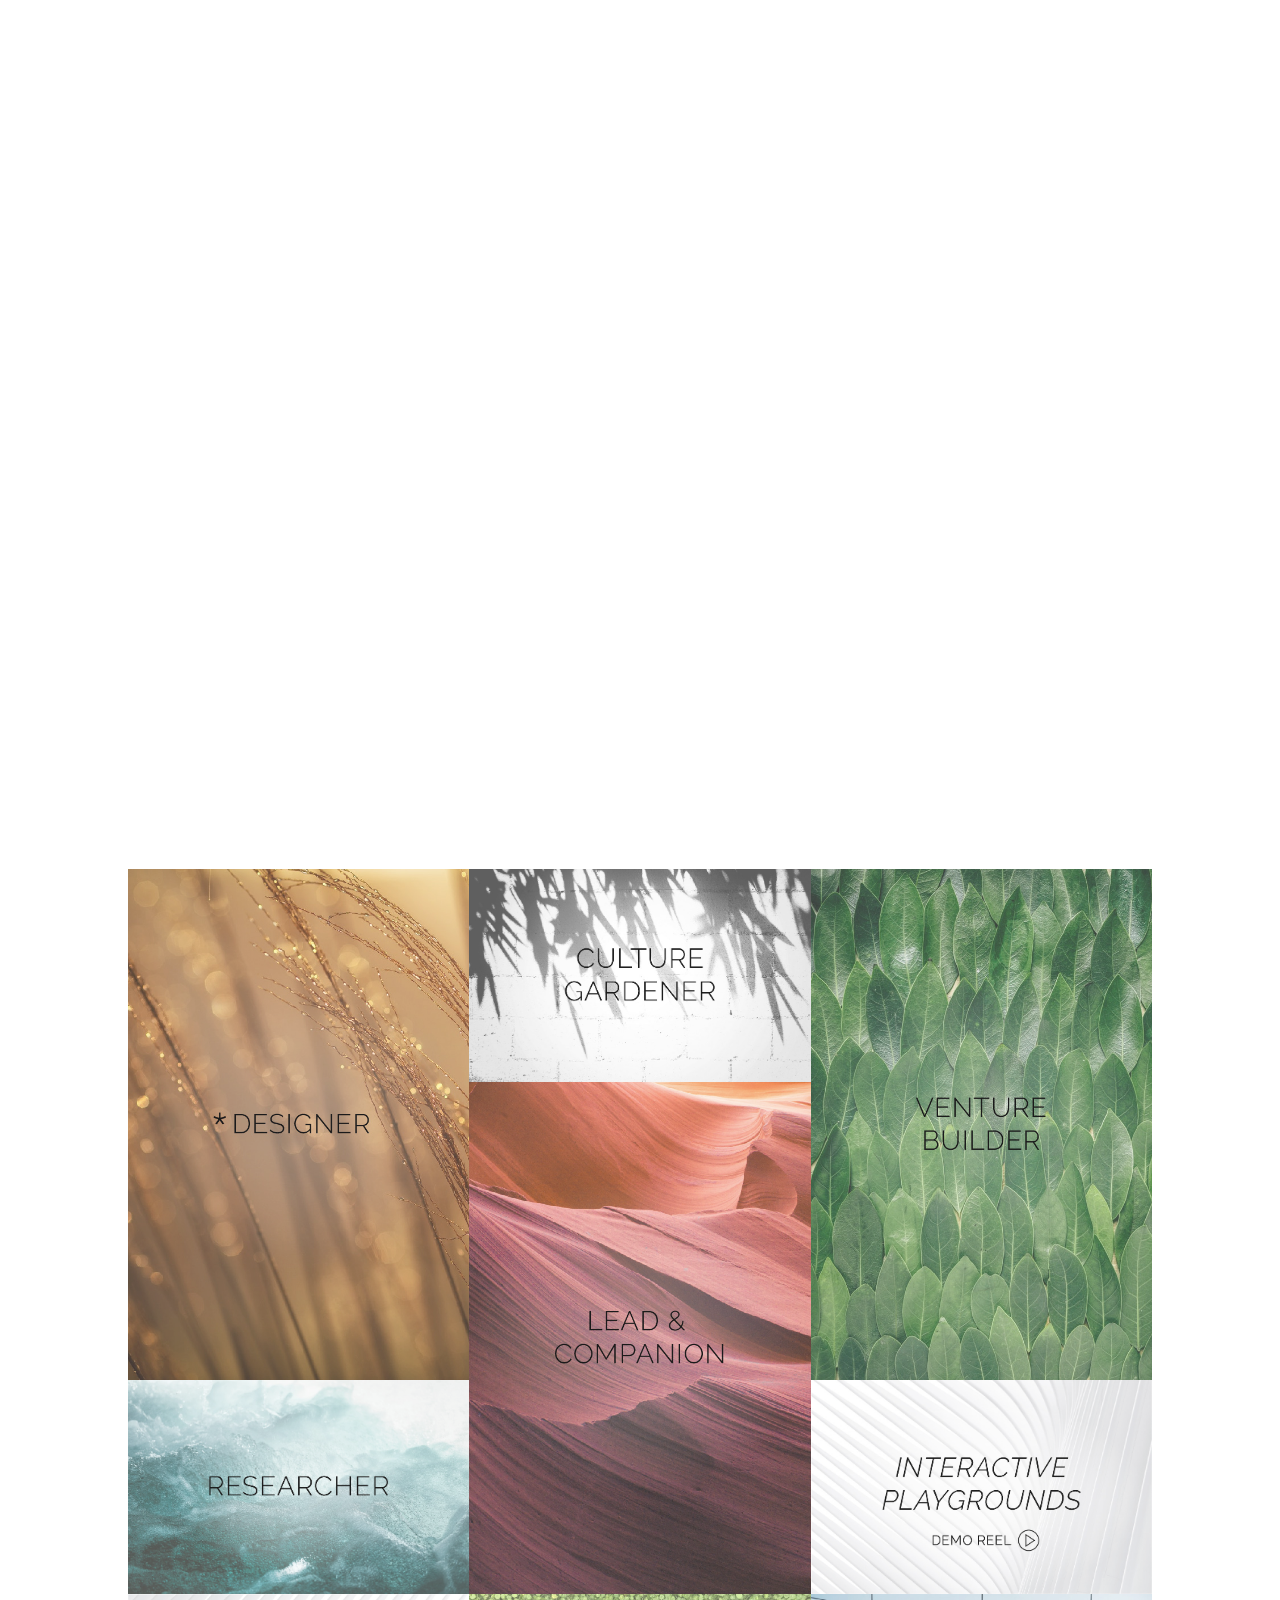
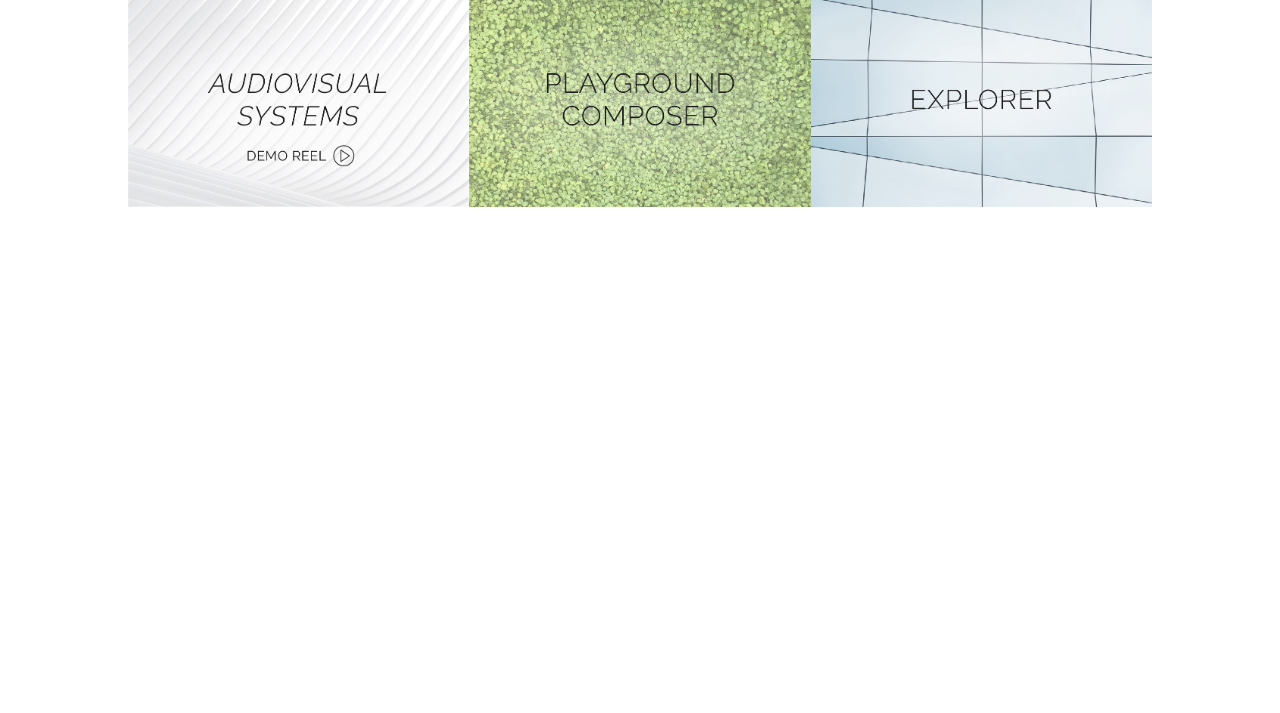
==== index.html @ 3ae49930 "Update index.html" ====
<!DOCTYPE html>
<html lang="en" class="no-js">


	<!-- Start Head -->
	<head>
	
	
	
		<!-- Start Meta -->
		<meta charset="utf-8">
		<meta name="viewport" content="width=device-width, initial-scale=1.0">
		<meta name="text" content="Marie Quien?">
		<meta name="author" content="Marie">
		<!-- End Meta -->
		
		
		<!--Title -->
		<title>Hello, I am Marie</title>
		<!--End Title --> 
		
		
		
		<!-- Icons -->
		
			<link rel="shortcut icon" href="favicon.ico">
			<link rel="icon" href="favicon.ico" type="image/x-icon">
			
		<!-- END Icon -->

		
		
		
		<!-- CSS Files -->
			
			<!-- Font Awesome Icons -->
			<link rel="stylesheet" href="css/font-awesome.min.css"/>
			
			<!-- Lightbox -->
			<link rel="stylesheet" href="css/lightbox.css" />
			
			<!-- Text Rotator -->
			<link rel="stylesheet" href="css/simpletextrotator.css" />
			
			<!-- ionicons Icons -->
			<link rel="stylesheet" href="css/ionicons.min.css" /> 

			<!-- Default Style -->
			<link rel="stylesheet" href="css/reset.css" />
			
			<!-- Uikit -->
			<link rel="stylesheet" href="css/uikit.min.css" />
			
			<!-- Bootstrap Framework -->
			<link rel="stylesheet" href="css/bootstrap.min.css" />
			
			<!-- Main Stylesheet -->
			<link rel="stylesheet" href="css/style.css" />
			
		<!-- End CSS Files -->
		
		
	

		<!-- Modernizr Plugin -->
			<script src="js/modernizr-custom.js"></script>
		<!-- END Modernizr Plugin -->
	
		
		<!--[if lt IE 9]>
		  <script src="https://cdnjs.cloudflare.com/ajax/libs/html5shiv/3.7.3/html5shiv.min.js"></script>
		  <script src="https://oss.maxcdn.com/respond/1.4.2/respond.min.js"></script>
		<![endif]-->
	
	
	</head>
	<!--End Head -->
	
	
	
	
	
	
	
	<!--Body Starts -->
	<body>
	
	
	
	

		<!-- Loading Screen -->
		<div id="loader-wrapper">
			
			<!-- Loading Image -->
			<div class="loader-img"><img src="" alt="" /></div>
			<!-- END Loading Image -->
			
			
			<!-- Loading Screen Split -->
			<div class="loader-section section-left"></div>
            <div class="loader-section section-right"></div>
			<!-- End Loading Screen Split -->
			
		</div> 
		<!-- End Loading Screen -->

	
		
		<!-- Main Container -->
		<div class="content-wrapper">
		
		
			
			<!-- All Sections -->
			<div class="sections">

			 
				
				
				<!-- Header -->
				<div id="header">
				
					<!-- Section Content -->
					<div class="section-content">
					
						
						
						<!-- Heading -->
						<div class="big-text-full" data-uk-scrollspy="{cls:'uk-animation-fade', delay:20}">
						
							<!-- Heading Image -->
							<div class="header-img multi-img col-md-12 t-left">
								

								<a href="img/marie1-800.jpg" data-lightbox="members"><img src="img/marie1-800.jpg" class="no-margin" alt="" /></a>
								
								<a href="img/marie2-800.jpg" data-lightbox="members"><img src="img/marie2-800.jpg" alt="" /></a>
								
								<a href="img/marie3-800.jpg" data-lightbox="members"><img src="img/marie3-800.jpg" alt="" /></a>
								
							</div>
							<!-- End Heading Image -->
							
							<!-- Title -->
							<h2 class="t-left f-large uppercase">Hello, I am <span class="italic">Marie </span>Experience Curator </br> and Transformer++ passionate about </br><span class="semibold rotate">creative leadership, team cultures, co-creation, human-ai partnership, responsbile innovation, media art, watersports</span></h2>
							
							<!-- Separator -->
							<div class="separator-small"></div>
							<!-- End Separator -->
							
							<!-- Description -->
							<h3 class="t-left f-medium normal uppercase">I help explore and shape our futures </br>with AI technology in a responsible and </br>humane manner</h3>

							
						</div>
						<!-- End Heading -->
						
						
						
					</div>
					<!-- End Section Content -->
					
				</div>
				<!-- End Header -->
				
				

				
				
				
				<!-- Portfolio -->
				<div id="portfolio">
					
					
					
					<!-- Section Content -->
					<div class="section-content">
					
					
					
					
						<!-- Portfolio Filters 
						<ul id="work" class="works-filter uk-subnav uppercase ultrabold">

							<li data-uk-filter="" data-uk-scrollspy="{cls:'uk-animation-fade', delay:20}"><a href="">All</a></li>
							
							<li data-uk-filter="filter-web" data-uk-scrollspy="{cls:'uk-animation-fade', delay:40}"><a href="">Web</a></li>
							
							<li data-uk-filter="filter-graphic" data-uk-scrollspy="{cls:'uk-animation-fade', delay:60}"><a href="">Graphic</a></li>

						</ul>
						End Portfolio Filters -->
				
				
				
				
				
						<!-- Work Previews -->
						<div data-uk-grid="{controls: '#work'}">
							


							
							<!-- Work -->
							<div class="work uk-width-small-1-1 uk-width-medium-1-3" data-uk-filter="filter-web">
						
						
								<!-- Work Image -->
								<img src="img/works/design.jpg" alt="" />
								<!-- End Work Image -->
								
								
								<!-- Hover Lightbox -->
								<a href="design.html" title="">
								
									<!-- Hover -->
									<div class="hover">

											
									</div>
									<!-- End Hover -->
								
								</a>
								<!-- End Hover Lightbox -->
								
							</div>
							<!-- End Work -->
							
							
							
							
							
							<!-- Work -->
							<div class="work uk-width-small-1-1 uk-width-medium-1-3" data-uk-filter="filter-web">
						
						
								<!-- Work Image -->
								<img src="img/works/culture.jpg" alt="" />
								<!-- End Work Image -->
								
								
								<!-- Hover Lightbox -->
								<a href="culture.html" title="">
								
									<!-- Hover -->
									<div class="hover">

											
									</div>
									<!-- End Hover -->
								
								</a>
								<!-- End Hover Lightbox -->
								
							</div>
							<!-- End Work -->
							
							
							
							
							
							<!-- Work -->
							<div class="work uk-width-small-1-1 uk-width-medium-1-3" data-uk-filter="filter-web">
						
						
								<!-- Work Image -->
								<img src="img/works/ventures.jpg" alt="" />
								<!-- End Work Image -->
								
								
								<!-- Hover Lightbox -->
								<a href="ventures.html" title="">
								
									<!-- Hover -->
									<div class="hover">

											
									</div>
									<!-- End Hover -->
								
								</a>
								<!-- End Hover Lightbox -->
								
							</div>
							<!-- End Work -->
							
							
							
							
							<!-- Work -->
							<div class="work uk-width-small-1-1 uk-width-medium-1-3" data-uk-filter="filter-web">
						
						
								<!-- Work Image -->
								<img src="img/works/research.jpg" alt="" />
								<!-- End Work Image -->
								
								
								<!-- Hover Lightbox -->
								<a href="research.html" title="">
								
									<!-- Hover -->
									<div class="hover">

											
									</div>
									<!-- End Hover -->
								
								</a>
								<!-- End Hover Lightbox -->
								
							</div>
							<!-- End Work -->
							
							
							
							
							<!-- Work -->
							<div class="work uk-width-small-1-1 uk-width-medium-1-3" data-uk-filter="filter-web">
						
						
								<!-- Work Image -->
								<img src="img/works/lead.jpg" alt="" />
								<!-- End Work Image -->
								
								
								<!-- Hover Lightbox -->
								<a href="lead.html" title="">
								
									<!-- Hover -->
									<div class="hover">

											
									</div>
									<!-- End Hover -->
								
								</a>
								<!-- End Hover Lightbox -->
								
							</div>
							<!-- End Work -->
							
							

							
							<!-- Work -->
							<div class="work uk-width-small-1-1 uk-width-medium-1-3" data-uk-filter="filter-graphic">
						
						
								<!-- Work Image -->
								<img src="img/works/reel-play.jpg" alt="" />
								<!-- End Work Image -->
								
								
								<!-- Hover Lightbox -->
								<a href="https://vimeo.com/291369519" data-uk-lightbox="{group:'works'}">
								
									<!-- Hover -->
									<div class="hover">
									
											<!-- Title -->
											<p class="dark f-medium normal uppercase"></p>
											
									</div>
									<!-- End Hover -->
								
								</a>
								<!-- End Hover Lightbox -->
								
							</div>
							<!-- End Work -->
							
							
							
							<!-- Work -->
							<div class="work uk-width-small-1-1 uk-width-medium-1-3" data-uk-filter="filter-graphic">
						
						
								<!-- Work Image -->
								<img src="img/works/reel-av.jpg" alt="" />
								<!-- End Work Image -->
								
								
								<!-- Hover Lightbox -->
								<a href="https://vimeo.com/293953697" data-uk-lightbox="{group:'works'}">
								
									<!-- Hover -->
									<div class="hover">
									
											
									</div>
									<!-- End Hover -->
								
								</a>
								<!-- End Hover Lightbox -->
								
							</div>
							<!-- End Work -->
							
							
							
							
							
							<!-- Work -->
							<div class="work uk-width-small-1-1 uk-width-medium-1-3" data-uk-filter="filter-web">
						
						
								<!-- Work Image -->
								<img src="img/works/playgrounds.jpg" alt="" />
								<!-- End Work Image -->
								
								
								<!-- Hover Lightbox -->
								<a href="playgrounds.html" title="">
								
									<!-- Hover -->
									<div class="hover">

											
									</div>
									<!-- End Hover -->
								
								</a>
								<!-- End Hover Lightbox -->
								
							</div>
							<!-- End Work -->
							
							
							
							
							
							<!-- Work -->
							<div class="work uk-width-small-1-1 uk-width-medium-1-3" data-uk-filter="filter-web">
						
						
								<!-- Work Image -->
								<img src="img/works/explore.jpg" alt="" />
								<!-- End Work Image -->
								
								
								<!-- Hover Lightbox -->
								<a href="explore.html" title="">
								
									<!-- Hover -->
									<div class="hover">

											
									</div>
									<!-- End Hover -->
								
								</a>
								<!-- End Hover Lightbox -->
								
							</div>
							<!-- End Work -->
							


							
						</div>
						<!-- End Work Previews -->
					
					</div>
					<!-- End Section Content -->
					
				</div>
				<!-- End Portfolio -->
				
				


				
				
				<!-- Footer -->
				<div id="footer">
				
					<!-- Section Content -->
					<div class="section-content">
					
					
					
						<!-- Row -->
						<div class="row">
						
							<!-- Column -->
							<div class="col-md-12" data-uk-scrollspy="{cls:'uk-animation-fade'}">
							
								<!-- Footer Logo -->
								<div class="footer-logo float-l">
								
									<!-- Image -->
									<a href="#home" data-uk-smooth-scroll><img src="img/bon-logo.png" alt="" /></a>
									<!-- End Image -->
									
								</div>
								<!-- End Footer Logo -->
								
							</div>
							<!-- End Column -->
							
						</div>
						<!-- End Row -->
						
						
						
						<!-- Row -->
						<div class="row" data-uk-scrollspy="{cls:'uk-animation-fade', delay:20}">
						
						
						
							<!-- Column -->
							<div class="col-md-12 t-left">
							
								<!-- Footer Social -->
								<ul class="footer-social">
									
									<!-- Links -->
									<li class="no-margin"><a href="https://www.linkedin.com/in/marie-schacht-b1b39345/" target="_blank"><i class="fa fa-linkedin dark" aria-hidden="true"></i></a></li>

																						
									<li><a href="http://www.pinterest.com/mariequien/" target="_blank"><i class="fa fa-pinterest dark" aria-hidden="true"></i></a></li>
									
									<li><a href="https://de.slideshare.net/mariequien" target="_blank"><i class="fa fa-paper-plane dark" aria-hidden="true"></i></a></li>
									
									<li><a href="http://vimeo.com/maries" target="_blank"><i class="fa fa-vimeo-square dark" aria-hidden="true"></i></a></li>

									<li><a href="http://vimeo.com/interactnaturally" target="_blank"><i class="fa fa-vimeo-square dark" aria-hidden="true"></i></a></li>

									<li><a href="http://www.meetup.com/members/99152262/" target="_blank"><i class="fa fa-comments dark" aria-hidden="true"></i></a></li>

									<li><a href="http://mariequien.tumblr.com/" target="_blank"><i class="fa fa-tumblr dark" aria-hidden="true"></i></a></li>
									<!-- End Links -->


								</ul>
								<!-- End Footer Social -->
								
								<!-- Separator -->
								<div class="separator-small"></div>
								<!-- End Separator -->
								
							</div>
							<!-- End Column -->
							
							
							
							<!-- Column -->
							<div class="col-md-12" data-uk-scrollspy="{cls:'uk-animation-fade', delay:40}">
							
								<!-- Footer Details -->
								<div class="footer-details t-left">
								
							
									<!-- Email -->
									<p class="dark f-small lato">Email: <a href="mailto:hi@mariequien.com">hi@mariequien.com</a></p>
									
									<!-- Address -->
									<p class="dark f-small lato">Home: Berlin, Germany</p>
									
									<!-- Address -->
									<p class="dark f-small lato">Currently living in London, UK</p>

								</div>
								<!-- End Footer Details -->
								
							</div>
							<!-- End Column -->
							
							
						</div>
						<!-- End Row -->
						
					</div>
					<!-- End Section Content -->
					
				</div>
				<!-- End Footer -->
				
				
				
				
				
				
			</div>
			<!-- End All Sections -->	

			
		</div>
		<!-- End Main Container -->	
		
		

		
		
		
		
		
		<!-- JavaSript Files -->
		
			<!-- Essential JS Files -->
			<script src="js/jquery-2.2.4.min.js"></script>
			
			<!-- Bootstrap -->
			<script src="js/bootstrap.min.js"></script>
			
			<!-- uikit -->
			<script src="js/uikit.min.js"></script>
			
			<!-- Custom Codes -->
			<script src="js/custom.js"></script>
			
			
			<!-- JS Plugins -->
				
 
				
				<!-- Mail Plugin -->
				<script src="js/subscribe.js"></script>
				
				<!-- Grid -->
				<script src="js/grid.min.js"></script>
				
				<!-- Lightbox -->
				<script src="js/lightbox-plus-jquery.min.js"></script>
				
				<!-- Lightbox Video -->
				<script src="js/lightbox.min.js"></script>
				
				<!-- Map -->
				<script src="js/jquery.mapit.js"></script>
				
				<!-- Text Rotator -->
				<script src="js/jquery.simple-text-rotator.min.js"></script>
				
				<!-- Contact -->
				<script src="js/contact.js"></script> 


				<script>
				
					$(".rotate").textrotator({
						  animation: "flipUp", // You can pick the way it animates when rotating through words. Options are dissolve (default), fade, flip, flipUp, flipCube, flipCubeUp and spin.
						  separator: ",", // If you don't want commas to be the separator, you can define a new separator (|, &, * etc.) by yourself using this field.
						  speed: 3000 // How many milliseconds until the next word show.
					});
					
				</script>	
				
		<!-- End JavaSript Files -->
		
		
		
		

	</body>
	<!-- End Body -->
	
</html>
---- css/simpletextrotator.css ----
.rotating {
  display: inline-block;
  -webkit-transform-style: preserve-3d;
  -moz-transform-style: preserve-3d;
  -ms-transform-style: preserve-3d;
  -o-transform-style: preserve-3d;
  transform-style: preserve-3d;
  -webkit-transform: rotateX(0) rotateY(0) rotateZ(0);
  -moz-transform: rotateX(0) rotateY(0) rotateZ(0);
  -ms-transform: rotateX(0) rotateY(0) rotateZ(0);
  -o-transform: rotateX(0) rotateY(0) rotateZ(0);
  transform: rotateX(0) rotateY(0) rotateZ(0);
  -webkit-transition: 0.5s;
  -moz-transition: 0.5s;
  -ms-transition: 0.5s;
  -o-transition: 0.5s;
  transition: 0.5s;
  -webkit-transform-origin-x: 50%;
}

.rotating.flip {
  position: relative;
}

.rotating .front, .rotating .back {
  left: 0;
  top: 0;
  -webkit-backface-visibility: hidden;
  -moz-backface-visibility: hidden;
  -ms-backface-visibility: hidden;
  -o-backface-visibility: hidden;
  backface-visibility: hidden;
}

.rotating .front {
  position: absolute;
  display: inline-block;
  -webkit-transform: translate3d(0,0,1px);
  -moz-transform: translate3d(0,0,1px);
  -ms-transform: translate3d(0,0,1px);
  -o-transform: translate3d(0,0,1px);
  transform: translate3d(0,0,1px);
}

.rotating.flip .front {
  z-index: 1;
}

.rotating .back {
  display: block;
  opacity: 0;
}

.rotating.spin {
  -webkit-transform: rotate(360deg) scale(0);
  -moz-transform: rotate(360deg) scale(0);
  -ms-transform: rotate(360deg) scale(0);
  -o-transform: rotate(360deg) scale(0);
  transform: rotate(360deg) scale(0);
}



.rotating.flip .back {
  z-index: 2;
  display: block;
  opacity: 1;
  
  -webkit-transform: rotateY(180deg) translate3d(0,0,0);
  -moz-transform: rotateY(180deg) translate3d(0,0,0);
  -ms-transform: rotateY(180deg) translate3d(0,0,0);
  -o-transform: rotateY(180deg) translate3d(0,0,0);
  transform: rotateY(180deg) translate3d(0,0,0);
}

.rotating.flip.up .back {
  -webkit-transform: rotateX(180deg) translate3d(0,0,0);
  -moz-transform: rotateX(180deg) translate3d(0,0,0);
  -ms-transform: rotateX(180deg) translate3d(0,0,0);
  -o-transform: rotateX(180deg) translate3d(0,0,0);
  transform: rotateX(180deg) translate3d(0,0,0);
}

.rotating.flip.cube .front {
  -webkit-transform: translate3d(0,0,100px) scale(0.9,0.9);
  -moz-transform: translate3d(0,0,100px) scale(0.85,0.85);
  -ms-transform: translate3d(0,0,100px) scale(0.85,0.85);
  -o-transform: translate3d(0,0,100px) scale(0.85,0.85);
  transform: translate3d(0,0,100px) scale(0.85,0.85);
}

.rotating.flip.cube .back {
  -webkit-transform: rotateY(180deg) translate3d(0,0,100px) scale(0.9,0.9);
  -moz-transform: rotateY(180deg) translate3d(0,0,100px) scale(0.85,0.85);
  -ms-transform: rotateY(180deg) translate3d(0,0,100px) scale(0.85,0.85);
  -o-transform: rotateY(180deg) translate3d(0,0,100px) scale(0.85,0.85);
  transform: rotateY(180deg) translate3d(0,0,100px) scale(0.85,0.85);
}

.rotating.flip.cube.up .back {
  -webkit-transform: rotateX(180deg) translate3d(0,0,100px) scale(0.9,0.9);
  -moz-transform: rotateX(180deg) translate3d(0,0,100px) scale(0.85,0.85);
  -ms-transform: rotateX(180deg) translate3d(0,0,100px) scale(0.85,0.85);
  -o-transform: rotateX(180deg) translate3d(0,0,100px) scale(0.85,0.85);
  transform: rotateX(180deg) translate3d(0,0,100px) scale(0.85,0.85);
}
---- css/style.css ----
@charset "utf-8";


/* ----------------------------------

Name: style.css
Author: Fourtabs
Website: https://www.fourtabs.com
Exclusively available here: https://themeforest.net/user/fourtabsthemes

------------------------------------- */







/*====================================================


	Table of Contents
	
	

		01. Generel Styles 

			+ Generate Google Fonts
			+ Essential Styles
			+ Buttons
			+ Floats
			+ Overlays
			+ Row Fix
			+ Section Styles
			+ Separators

		02. Typography

			+ Font Classes
			+ Font Positions
			+ Font Weight
			+ Font Transformation
			+ Font Colors
			+ Font Sizes


		03. Loading Screen

			+ Loader Logo
			+ Loader Animation
			+ After Loading

		04. Backgrounds

		05. Navigations

			+ General
			+ Bootstrap Fix
			+ Dropdown

		06. Homepage

			+ Homepage Headers
			+ Logo Styles

		07. Slider

		08. About

		09. Services

		10. Portfolio

		11. Pricing Table

		12. Blog
		
			+ Blog Post
			+ Blog Sidebar
			+ Comments

		13. Map

		14. Contact

		15. Footer
		
		16. Shop
			
			+ Cart
			+ Products

		16. Responsive
		
			Resolution Under 768px
			Resolution Under 530px
			Resolution Under 450px
			Resolution Under 400px
			Resolution Under 375px


	
====================================================*/







/*======================

	01. Generel Styles 

========================*/


/* Generate Google Fonts 
-------------------------*/



	
	/* Lato */
	@import url(https://fonts.googleapis.com/css?family=Lato:100,300,400,700,900);
	
	/* Raleway */
	@import url(https://fonts.googleapis.com/css?family=Raleway:800,700,600,400,300,200,100);
	
	/* Roborto */
	@import url(https://fonts.googleapis.com/css?family=Roboto:400,900);

	
	
	
/* Essential Styles
-------------------------*/




	*{
		margin: 0%;
		padding: 0%;
		
	}

	::selection {
		background-color: #ececec;
		color: #191919;
	}
	
	
	html, body {
		width:100%;
		padding:0;
		margin-left:0;
		margin-right:0;
		font-family: 'Raleway', sans-serif;
		-webkit-font-smoothing: antialiased;
		text-align: center;
		font-size: 1em;
	}

	body{
		overflow-x: hidden; 
	}
	
	
	.content-wrapper{
		margin: 0px auto;
		padding: 0px;
		-webkit-box-sizing: border-box;
		-moz-box-sizing: border-box;
		box-sizing: border-box;
		overflow: hidden;
		width: 100%;
		height: auto;
		text-align: center;
		float: none;
	}
	

	img {
	    -moz-user-select: none; 
	    -webkit-user-select: none;
	    -ms-user-select: none; 
	    user-select: none; 
	    -webkit-user-drag: none;
	    user-drag: none;
	}
	
	a{
		color: #191919;
		text-decoration:none;
		outline:none;

	}

	a:hover,
	a:active,
	a:focus
	{
		text-decoration:none;
		outline:none;
		color: #505050;
	
	}
	
	a i:hover,
	a i:active,
	a i:focus
	{
		text-decoration:none;
		outline:none;
		color: #505050;
	}

	

	h1, h2, h3, h4, h5, h6, .h1, .h2, .h3, .h4, .h5, .h6{
		font-family: 'Raleway', sans-serif;
		font-weight:100;
		margin-bottom: 0px;
	}

	p{
		margin:0 0 5px;
		font-family: 'Lato', sans-serif;
	}

	.clear{
		clear:both;
	}

	ol, ul{
		list-style:none;
		padding:0;
	}
	
	.no-line-height{
		line-height:0 !important;
	}

	.no-padding{
		padding:0 !important;
	}
	
	.no-padding-top{
		padding-top:0 !important;
	}
	
	.no-padding-bottom{
		padding-bottom:0 !important;
	}
	
	.auto-margin{
		margin: auto !important;
	}

	.no-margin{
		margin:0 !important;
	}
	
	.no-margin-top{
		margin-top:0 !important;
	}
	
	.no-margin-bottom{
		margin-bottom:0 !important;
	}
	
	.no-margin-left{
		margin-left:0 !important;
	}
	
	.no-margin-right{
		margin-right:0 !important;
	}
	
	.no-border{
		border: none !important;
		border-style: none !important;
	}
	
	iframe{
		width: 100%;
		height: 500px;
	}
	
	
	
	
/* Buttons
-------------------------*/




	.button{
		z-index: 0;
		background: #191919;
		cursor: pointer;
		color: #fff;
		display: block;
		width: 150px;
		height: 50px;
		line-height: 50px;
		margin-top: 20px;
		font-weight: 900;
		letter-spacing: 3px;
		font-family: 'Raleway', sans-serif;
		text-transform: uppercase;
		font-size: 11px;
		word-spacing: 1px;
		-webkit-transition: all 0.4s;
		-moz-transition: all 0.4s;
		transition: all 0.4s;
	}

	
	
	
/* Floats
-------------------------*/

	
	.float-l{
		float: left !important;
	}
	
	.float-r{
		float: right !important;
	}


	
	
/* Overlays
-------------------------*/



	
	.pattern-black:after,
	.pattern-white:after{
		content:'';
		width: 100%;
		height: 100%;
		top:0;
		left:0;
		position: absolute;
		z-index: -1;
	}
	
	.pattern-black:after{
		
		background: url(../img/pattern-1.png) repeat;
	}
	
	.pattern-white:after{
		
		background: url(../img/pattern-2.png) repeat;
	}
	



/* Row Fix
-------------------------*/

	
	.row:before, 
    .row:after {
        content:"";
        display: table ;
        clear:both;
    }
	

	
	
/* Section Styles

-------------------------*/

	
	.section-content{
		padding: 0px 10% 0px 10%;
		z-index: 9999;
	}
	
	
	.section-content-full{
		padding: 0px 0% 0px 0%;
		z-index: 9999;
	}
	
	
	.sections{
		width: 100%;
		z-index:1;
	}


	
	
	
	
/* Separators
----------------------------*/	


	
	.separator-small { 
		width: 40px;
		height: 1px;
		background: #505050 none repeat;
		margin-top: 20px;
		margin-bottom: 20px;
		-webkit-transition: all 0.4s;
		-moz-transition: all 0.4s;
		transition: all 0.4s;
	}
	
	.separator-small-right { 
		width: 100%;
		height: 1px;
		background: #e5e5e5 none repeat;
		margin-top: 20px;
		margin-bottom: 20px;
		float: right;
		-webkit-transition: all 0.4s;
		-moz-transition: all 0.4s;
		transition: all 0.4s;
	}
	
	.separator-center { 
		width: 40px;
		height: 1px;
		background: #505050 none repeat;
		margin: 20px auto;
		-webkit-transition: all 0.4s;
		-moz-transition: all 0.4s;
		transition: all 0.4s;
	}
	

	
	
	
/*======================

	02. Typography

========================*/




/* Font Classes
-------------------------*/




	.raleway{
		font-family: 'Raleway', sans-serif;
		
	}

	.lato{
		font-family: 'Lato', sans-serif;
	}
	
	.numbers{
		font-family: 'Roboto', sans-serif;
	}
	



/* Font Positions
-------------------------*/




	.t-left{
		text-align:left !important;
	}

	.t-center{
		text-align:center !important;
	}

	.t-right{
		text-align:right !important;
	}
	
	
	
	
/* Font Weight
-------------------------*/




	.ultrabold{
		font-weight: 900;
	}

	.extrabold{
		font-weight: 800;
	}

	.bold{
		font-weight: 700;
	}

	.semibold{
		font-weight: 600;
	}

	.normal{
		font-weight: 400;
	}
	
	.light{
		font-weight: 300;
	}

	.lighter{
		font-weight: 100;
	}
	
	
	
	
/* Font Transformation
-------------------------*/




	.italic{
		font-style: italic;
	}

	.uppercase{
		text-transform: uppercase;
	}
	
	.lowercase{
		text-transform: lowercase;
	}
	
	
	
	

/* Font Colors
-------------------------*/




	.dark{
		color: #191919;
	}

	.white{
		color: #e5e5e5;
	}

	.gray1{
		color: #777777;
	}

	.gray2{
		color: #505050;
	}

	.colored{
		color: #ffd700;
	}
	
	.red{
		color: red;
	}
	
	.green{
		color: green;
	}
	
	
	
	
	
/* Font Sizes
-------------------------*/

	.f-smaller{
		font-size: 11px;
		
	}
	
	.f-small{
		font-size: 13px;
		
	}
	
	.f-normal{
		font-size: 18px;
		
	}
	
	.f-semi-expanded{
		font-size: 1.5em;
		
	}
	
	.f-medium{
		font-size: 32px;
		
	}
	
	.f-expanded{
		font-size: 2.5em;
		
	}
	
	.f-big{
		font-size: 45px;
		
	}
	
	.f-large{
		font-size: 3.5em;
		
	}
	
	.f-extra-expanded{
		font-size: 6em;
		
	}
	
	
	
	
/*======================

	03. Loading Screen

========================*/	





	#loader-wrapper {
		position: fixed;
		top: 0;
		left: 0;
		width: 100%;
		height: 100%;
		z-index: 1000;
		overflow: hidden;
	}
	
	
	#loader {
		display: block;
		position: relative;
		left: 50%;
		top: 50%;
		width: 150px;
		height: 150px;
		margin: -75px 0 0 -75px;
		border-radius: 100%;
		border: 0px solid transparent;
		border-top-color: #fff;
		-webkit-animation: spin 2s linear infinite; /* Chrome, Opera 15+, Safari 5+ */
		animation: spin 2s linear infinite; /* Chrome, Firefox 16+, IE 10+, Opera */
		z-index: 1001;
		overflow: hidden;
	}
	
	
	
	
/* Loader Logo
-------------------------*/




	.loader-img img{
		display: block;
		position: absolute;
		left: 47.5%;
		bottom: 48%;
		width: 50px;
		height: auto;
		z-index: 1002;
	}
	
	
	
	
/* Loader Animation
-------------------------*/




    #loader:before {
        content: "";
        position: absolute;
        top: 5px;
        left: 5px;
        right: 5px;
        bottom: 5px;
        border-radius: 100%;
        border: 2px solid transparent;
        border-top-color: #fff;
		overflow: hidden;
        -webkit-animation: spin 3s linear infinite; /* Chrome, Opera 15+, Safari 5+ */
        animation: spin 3s linear infinite; /* Chrome, Firefox 16+, IE 10+, Opera */
    }

    #loader:after {
        content: "";
        position: absolute;
        top: 15px;
        left: 15px;
        right: 15px;
        bottom: 15px;
        border-radius: 100%;
        border: 0px solid transparent;
        border-top-color: #fff;
		overflow: hidden;
        -webkit-animation: spin 1.5s linear infinite; /* Chrome, Opera 15+, Safari 5+ */
        animation: spin 1.5s linear infinite; /* Chrome, Firefox 16+, IE 10+, Opera */
    }

    @-webkit-keyframes spin {
        0%   { 
            -webkit-transform: rotate(0deg);  /* Chrome, Opera 15+, Safari 3.1+ */
            -ms-transform: rotate(0deg);  /* IE 9 */
            transform: rotate(0deg);  /* Firefox 16+, IE 10+, Opera */
        }
        100% {
            -webkit-transform: rotate(360deg);  /* Chrome, Opera 15+, Safari 3.1+ */
            -ms-transform: rotate(360deg);  /* IE 9 */
            transform: rotate(360deg);  /* Firefox 16+, IE 10+, Opera */
        }
    }
    @keyframes spin {
        0%   { 
            -webkit-transform: rotate(0deg);  /* Chrome, Opera 15+, Safari 3.1+ */
            -ms-transform: rotate(0deg);  /* IE 9 */
            transform: rotate(0deg);  /* Firefox 16+, IE 10+, Opera */
        }
        100% {
            -webkit-transform: rotate(360deg);  /* Chrome, Opera 15+, Safari 3.1+ */
            -ms-transform: rotate(360deg);  /* IE 9 */
            transform: rotate(360deg);  /* Firefox 16+, IE 10+, Opera */
        }
    }

    #loader-wrapper .loader-section {
        position: fixed;
        top: 0;
        width: 50%;
        height: 100%;
		overflow: hidden;
		background-color: #fff;
		background: r#fff;
		color: rgba(0, 0, 0, 0.9);
        z-index: 1000;
        -webkit-transform: translateX(0);  /* Chrome, Opera 15+, Safari 3.1+ */
        -ms-transform: translateX(0);  /* IE 9 */
        transform: translateX(0);  /* Firefox 16+, IE 10+, Opera */
    }

    #loader-wrapper .loader-section.section-left {
        left: 0;
    }

    #loader-wrapper .loader-section.section-right {
        right: 0;
    }

	
	
	
/* After Loading
-------------------------*/




    .loaded #loader-wrapper .loader-section.section-left {
        -webkit-transform: translateX(-100%);  /* Chrome, Opera 15+, Safari 3.1+ */
        -ms-transform: translateX(-100%);  /* IE 9 */
        transform: translateX(-100%);  /* Firefox 16+, IE 10+, Opera */
        -webkit-transition: all 0.7s 0.3s cubic-bezier(0.645, 0.045, 0.355, 1.000);  
        transition: all 0.7s 0.3s cubic-bezier(0.645, 0.045, 0.355, 1.000);
    }

    .loaded #loader-wrapper .loader-section.section-right {
        -webkit-transform: translateX(100%);  /* Chrome, Opera 15+, Safari 3.1+ */
        -ms-transform: translateX(100%);  /* IE 9 */
        transform: translateX(100%);  /* Firefox 16+, IE 10+, Opera */
		-webkit-transition: all 0.7s 0.3s cubic-bezier(0.645, 0.045, 0.355, 1.000);  
        transition: all 0.7s 0.3s cubic-bezier(0.645, 0.045, 0.355, 1.000);
    }
    
    .loaded #loader {
        opacity: 0;
        -webkit-transition: all 0.3s ease-out;  
        transition: all 0.3s ease-out;
    }
    .loaded #loader-wrapper {
        visibility: hidden;
        -webkit-transform: translateY(-100%);  /* Chrome, Opera 15+, Safari 3.1+ */
        -ms-transform: translateY(-100%);  /* IE 9 */
        transform: translateY(-100%);  /* Firefox 16+, IE 10+, Opera */
        -webkit-transition: all 0.3s 1s ease-out;  
        transition: all 0.3s 1s ease-out;
    }
    
	
	

	
	
	

	
	
	
	
	
/*======================

	04. Backgrounds

========================*/




/* Solid Backgrounds
-------------------------*/




	.white-bg{
		background-color: #fff !important;
	}

	.gray-bg{
		background-color:#505050 !important;
	}

	.dark-bg{
		background-color: #191919 !important;
	}
	
	.colored-bg{
		background-color: #ffd700;
	}
	
	.solid-bg{
		background: #232121;
	}
	
	.solid-bg-light{
		background: #e9e8e8;
	}

	
	
/* Gradient Backgrounds
-------------------------*/


	#gradient,
	.gradient-bg{
		background:-moz-linear-gradient(17% 81% 67deg, #E4A4B8, #86FFF4 90%);
		background:-webkit-gradient(linear, 91% 91%, 20% 0%, from(#B869A4), to(#6DC7A5));
		width: 100%;
		background-size: cover;
		display: block;
		position: relative;
		overflow: hidden;
		background-repeat: no-repeat;
		background-attachment: fixed;
		background-position: center center;
		-webkit-background-size: cover;
		-moz-background-size: cover;
		-o-background-size: cover;
		z-index: 1;
	}
	
	
	
	
	
/* Video Backgrounds
-------------------------*/	
	
	#video{
		width: 100%;
		background-size: cover;
		display: block;
		position: relative;
		overflow: hidden;
		background-repeat: no-repeat;
		background-attachment: fixed;
		background-position: center center;
		-webkit-background-size: cover;
		-moz-background-size: cover;
		-o-background-size: cover;
		z-index: 1;
	}
	
	
	
	
	
/* Image Backgrounds
-------------------------*/
	
	
	
	
	.image-bg{
		background: url(../img/bg-01.jpg);
		height: 100vh;
	}
	
	.image-bg-2{
		background: url(../img/bg-02.jpg);
	}
	
	.image-bg-3{
		background: url(../img/bg-03.jpg);
		
	}
	
	.image-bg-4{
		background: url(../img/bg-04.jpg);
		
	}
	
	.image-bg-5{
		background: url(../img/bg-05.jpg);
		
	}
	
	.image-bg-6{
		background: url(../img/bg-06.jpg);
		
	}
	
	.image-bg, 
	.image-bg-2, 
	.image-bg-3,
	.image-bg-4,
	.image-bg-5,
	.image-bg-6{
		width: 100%;
		background-size: cover;
		display: block;
		position: relative;
		overflow: hidden;
		background-repeat: no-repeat;
		background-attachment: fixed;
		background-position: center center;
		-webkit-background-size: cover;
		-moz-background-size: cover;
		-o-background-size: cover;
		z-index: 1;
	}
	
	
	
	
	
/* Other Backgrounds
-------------------------*/

	.pattern-bg{
		background: url(../img/pattern.jpg);
		position: relative;
		overflow: hidden;
		background-repeat: repeat;
	}

	#demo_canvas{
		z-index: 999;
		position: absolute;
		top: 0px;
		left: 0px;
	}

	
	

	
	
	
	
	
/*======================

	05. Navigations

========================*/



	
	.nav-trigger{
		position: fixed;
		top: 5%;
		left: 3.5%;
		z-index: 1;
	}
	
	.uk-nav ul {
		padding-left: 0px;
	}
	
	ul.uk-nav-sub{
		padding-left: 10px;
	}
	
	.uk-nav-sub li a{
		color: #787878;
		font-size: 11px;
		letter-spacing: 1px;
	}
	
	.uk-nav-sub li a:hover{
		color: #fff;
	}
	
	.uk-nav-offcanvas>li>a {
		color: #ccc;
		padding: 10px 10px;
	}

	.uk-nav-offcanvas>li>a,
	.uk-nav-sub span{
		letter-spacing: 1px;
	}
	
	.uk-nav-sub li{
		padding-top: 7px;
		padding-bottom: 7px;
	}
	
	.uk-offcanvas-bar{
		width: 30%;
		background: #191919;
		overflow-x: hidden;
		padding: 10px;
	}
	
	.navigation-footer{
		position: relative;
		top: 120px;
		margin-left: 10px;
		margin-bottom: 15px;
	}
	
	.navigation-footer ul li{
		display: inline-block;
	}
	
	.navigation-footer img{
		max-width: 40px;
	}
	
	.navigation-footer ul li i{
		color: #fff;
		margin-right: 20px;
		border-radius: 100%;
		text-align: center;
		-webkit-transition: all 0.4s;
		-moz-transition: all 0.4s;
		transition: all 0.4s;
	}

	
	
/*======================

	06. Homepage

========================*/	





/* Homepage Headers
----------------------------*/	



	#header{
		position: relative;
		padding-top: 150px;
		padding-bottom: 150px;
		
	}

	#header-02{
		position: relative;
		padding-top: 150px;
		padding-bottom: 70px;
		
	}

	.big-text-full h2{
		max-width: 800px;
	}
	
	.big-text-full h3{
		max-width: 1000px;
	}
	
	.big-text h2{
		max-width: 600px;
	}
	
	.big-text-fullwid h2{
		max-width: 100%;
	}
	
	.big-text h3{
		max-width: 800px;	
	}
	
	.big-text h2,
	.big-text-full h2,
	.big-text-fullwidth h2{
		letter-spacing: 1px;
		word-spacing: 8px;

	}
	
	.big-text h3,
	.big-text-full h3,
	.big-text-fullwidth h3{
		letter-spacing: 1px;
		word-spacing: 3px;
		line-height: 1.3;

	}
	
	.big-text i{
		font-size: 4em;
		line-height: 0;
	}
	
	.header-img{
		margin-bottom: 20px;		
	}
	
	.header-img img{
		width: 70px;
		border-radius: 100%;
		position: relative;
		right: 15px;

		filter: grayscale(0.1) opacity(0.85);
		-webkit-filter: grayscale(0.1) opacity(0.85);
		-moz-filter: grayscale(0.1) opacity(0.85);
		-o-filter: grayscale(0.1) opacity(0.85);
		-ms-filter: grayscale(0.1) opacity(0.85);
		-webkit-transition: all 0.4s ease-in-out;
	    -moz-transition: all 0.4s ease-in-out;
	    -o-transition: all 0.4s ease-in-out;
	    -ms-transition: all 0.4s ease-in-out;
	    transition: all 0.4s ease-in-out;

	}
	
	.multi-img-square img{
		border-radius: 0px;
		width: 70px;
		margin-right: 20px;
	}
	
	.multi-img img{
		margin-left: 20px;
		width: 55px;
	}
	
	.large-img img{
		margin-left: 20px;
		width: 200px;
	}
	
	.header-img img:hover{
		filter: grayscale(0) opacity(0.95);
		-webkit-filter: grayscale(0) opacity(0.95);
		-moz-filter: grayscale(0) opacity(0.95);
		-o-filter: grayscale(0) opacity(0.95);
		ms-filter: grayscale(0) opacity(0.95);
	}

	.home-11 h2,
	.home-17 h2{
		margin-bottom: 20px;
	}

	
/* Logo Styles
----------------------------*/	

	.logo{
		position: absolute;
		top: 30px;
		left: 50px;
		z-index: 9;
	}

	.logo img{
		display: block;
		max-width: 100px;
		height: auto;
		margin: auto;

	}
	
	.logo-footer{
		max-width: 100px;
		height: auto;
		float: left;
		position: relative;
		bottom: 10px;
	}
	
	.logo-nav{
		float: left;
		max-width: 60px;
		position: relative;
		bottom: 25px;
	}
	
	
	
	
	


	
/*========================

	07. Slider
	
==========================*/
	
	
	
	.rslides,
	.rslides-background{
	    position: relative;
	    list-style: none;
	    overflow: hidden;
	    width: 100%;
	    padding: 0;
	    margin: 0;
	}
	
	.rslides{
		z-index: 0;
	}
	

	.rslides li {
	    -webkit-backface-visibility: hidden;
	    position: absolute;
	    display: none;
	    width: 100%;
		height: 100%;
	    left: 0;
	    top: 0;
		
	}

	.rslides li:first-child {
	    position: relative;
	    display: block;
		float: left;
	 }

	.rslides img {
		display: block;
		float: left;
		width: 100%;
		border: 0;

	}
	
	.rslides_nav{
		background: #191919;
		font-size: 2em;
		width: 50px;
		height: 50px;
		text-align: center;
		opacity: 0.3;
		color: #ccc;
		-webkit-transition: all 0.4s;
		-moz-transition: all 0.4s;
		transition: all 0.4s;
	}
	
	.rslides_nav:hover{
		opacity: 1;
		color: #fff;
	}
	
	.next{
		float: left;
		position: absolute;
		top: 50%;
		right: 0%;
	}
	
	.prev{
		float: left;
		position: absolute;
		top: 50%;
		left: 0%;
	}


	
	
	
/*========================

	08. About
	
==========================*/



	
	#about{
		position: relative;
		padding-bottom: 90px;
		background: #fff;
	}


	.brief{
		margin-top: 0px;
		margin-bottom: 60px;
	}
	
	.brief-04{
		margin-top: 50px;
	}
	
	.brief h3{
		letter-spacing: 2px;
		word-spacing: 5px;
	}
	
	.brief p{
		margin-top: 20px;
		line-height: 1.6;
	}
	
	.brief a{
		border-bottom: 1px solid #777777;
		margin-top: 20px;
	}

	.brief-02 h3{
		letter-spacing: 2px;
		word-spacing: 5px;
	}

	.brief-02 a{
		color: #aaaaaa;
		border-bottom: 1px solid #aaaaaa;

	}
	.brief-02:hover a{
		color: #555555;
		border-bottom: 1px solid #555555;
		-webkit-transition: all 0.4s;
		-moz-transition: all 0.4s;
		transition: all 0.4s;
	}
	

	.proj a{
		margin-left: 20px;
		margin-top: 0px;
	}
	
	.proj img{
		margin-bottom: 20px;
	}


	

	
/*========================

	09. Services

==========================*/


	#services{
		margin-bottom: 150px;
	}
	
	.service{
		margin-bottom: 50px;
	}
	
	
	.service:hover .separator-small{
		width: 70px;
	}
	
	.service .separator-small{
		margin-left: 20px;
	}
	
	.service i{
		font-size: 45px;
		line-height: 0;
	}
	
	.service-02 i{
		font-size: 60px;
	}


	.service h2{
		font-size: 16px;
		word-spacing: 3px;
		letter-spacing: 1px;
		margin-left: 20px;
		margin-top: 11px;
		
	}
	
	.service-02 h2{
		font-size: 24px;
		letter-spacing: 2px;
		margin-left: 0px;
		margin-top: 20px;
		
	}

	.service p{
		line-height: 1.6;
		margin-top: 20px;
		margin-bottom: 0px;
	}
	
	
	
	
	



/*========================

	10. Portfolio

==========================*/




	#portfolio{
		position: relative;
		background: #fff;
		padding-bottom: 150px;
	}

	
	.works-filter,
	.works-filter-full{
		width: 100%;
		font-size: 13px;
		word-spacing: 3px;
		letter-spacing: 1px;
		text-align: center;
		margin-bottom: 50px;
	}
	
	.works-filter li,
	.works-filter-full li{
		margin-right: 30px;
		
	}
	
	.works-filter-full{
		margin-left: 10%;
	}
	

	.work li{
		-webkit-transition: all 0.4s;
		-moz-transition: all 0.4s;
		transition: all 0.4s;
		overflow: hidden;
	}
	
	.work{
		overflow: hidden;

	}
	
	.work li:hover{
		opacity: 1;
		
	}
	
	
	.work img{
		-webkit-transition: all 0.4s;
		-moz-transition: all 0.4s;
		transition: all 0.4s;
		overflow: hidden;

		filter: grayscale(0.12) opacity(0.9);
		-webkit-filter: grayscale(0.12) opacity(0.9);
		-moz-filter: grayscale(0.12) opacity(0.9);
		-o-filter: grayscale(0.12) opacity(0.9);
		-ms-filter: grayscale(0.12) opacity(0.9);
		-webkit-transition: all 0.4s ease-in-out;
	    -moz-transition: all 0.4s ease-in-out;
	    -o-transition: all 0.4s ease-in-out;
	    -ms-transition: all 0.4s ease-in-out;
	    transition: all 0.4s ease-in-out;
	}
	
	
	.work .hover{
		background: url(../img/pattern-20.png) repeat;
		position: absolute;
		top: 0px;
		left: 0px;
		width: 100%;
		height: 100%;
		overflow: hidden;
		opacity: 0;
		-webkit-transition: all 0.4s;
		-moz-transition: all 0.4s;
		transition: all 0.4s;
	}
	
	
	.work .hover p{
		position: absolute;
		top: 50%;
		left: 50%;
		letter-spacing: 3px;
		-moz-transform: translate(-50%, -50%);
		-webkit-transform: translate(-50%, -50%);
		-o-transform: translate(-50%, -50%);
		transform: translate(-50%, -50%);
		text-align: center;
	}
	
	.gutter .hover p{
		position: absolute;
		top: 50%;
		left: 51%;
		letter-spacing: 3px;
		-moz-transform: translate(-50%, -50%);
		-webkit-transform: translate(-50%, -50%);
		-o-transform: translate(-50%, -50%);
		transform: translate(-50%, -50%);
		text-align: center;
	}

	
	.work:hover .hover{
		opacity: 1;
	}
	
	.work:hover img{
		-o-transform: scale(1.15);
		-moz-transform: scale(1.15);
		-webkit-transform: scale(1.15);
		transform: scale(1.15);

		filter: grayscale(0) opacity(1);
		-webkit-filter: grayscale(0) opacity(1);
		-moz-filter: grayscale(0) opacity(1);
		-o-filter: grayscale(0) opacity(1);
		ms-filter: grayscale(0) opacity(1);
	}


	
	.hover .button{
		margin: auto;
	}

	.gutter{
		padding: 0px 0px 20px 20px;
	}
	
	.gutter-container{
		margin-right: 20px;
	}
	
	.gutter:hover img{
		-o-transform: scale(1);
		-moz-transform: scale(1);
		-webkit-transform: scale(1);
		transform: scale(1);
	}
	
	
	.uk-subnav > * > :focus, .uk-subnav > * > :hover{
		color: #000;
	}
	

/*========================

	11. Pricing Table

==========================*/
	
	
	#pricing{
		padding-bottom: 150px;
	}
	
	.price-table{
		border: 1px solid #e5e5e5;
		padding: 50px 0px 50px 0px;
		-webkit-transition: all 0.4s;
		-moz-transition: all 0.4s;
		transition: all 0.4s;
	}
	
	.price-table:hover{
		border: 1px solid #777777;
	}
	
	.table-special{
		border: 1px solid #777777;
	}

	
	.price-head h1{
		margin-bottom: 20px;
	}
	
	.price-body ul li{
		margin: 20px 0px 0px 0px;
	}
	
	.price-table .button{
		margin-top: 50px;
	}
	
	.price-value{
		margin-bottom: 20px;
	}
	
	
	
	
	
/*========================

	12. Blog

==========================*/


	
	#blog-masonry{
		position: relative;
		padding-bottom: 150px;
		
	}
	
	#blog{
		position: relative;
		padding-bottom: 150px;
		
	}
	
	
	
/* Blog Post
----------------------------*/		




	#blog-post{
		padding-bottom: 50px;
	}
	
	.blog-post{
		margin-bottom: 50px;
	}
	
	.blog-post h3{
		letter-spacing: 1px;
		word-spacing: 3px;
		padding: 20px 0px 20px 0px;
		margin: 0px;
	}
	
	.blog-post ul{
		margin: 0px;
	}
	
	.blog-post ul li{
		display: inline-block;
		padding-left: 15px;
		border-left: 1px solid #b2b2b2;
		margin: 0px 0px 20px 20px;
	}

	
	.blog-post ul li a{
		margin-left: 3px;
	}
	
	.blog-post img{
		opacity: 0.9;
		-webkit-transition: all 0.4s;
		-moz-transition: all 0.4s;
		transition: all 0.4s;
	}
	
	.blog-post img:hover{
		opacity: 1;
	}

	.blog-post p{
		line-height: 1.6;
	}
	
	.post-text p{
		margin-bottom: 20px;
	}
	
	.blog-post .button{
		margin-top: 20px;
	}
	
	.blog-masonry .blog-post{
		margin: 0px 50px 50px 0px
	}
	
	
	
/* Blog Sidebar
----------------------------*/	



	
	.sidebar{
		margin: 0px 50px 50px 50px;
	}
	
	.sidebar ul{
		margin-top: 20px;
	}
	
	.sidebar ul li{
		margin-top: 20px;
		line-height: 1.6;
	}
	
	.tags li{
		display: inline-block;
		padding: 8px;
		margin: 3px;
		border: 1px solid #777777;
		-webkit-transition: all 0.4s;
		-moz-transition: all 0.4s;
		transition: all 0.4s;
	}
	
	.tags li:hover a{
		color: #fff;		
	}
	
	
	.tags li:hover{
		background: #191919;
		border: 1px solid #191919;
	}
	
	
	#subscribe{
		position: relative;
		padding-top: 150px;
		padding-bottom: 80px;
	}
	
	
	
	
/* Comments
----------------------------*/	



	
	#comments{
		padding-bottom: 150px;
	}
	
	.comment-form{
		float: left;
		text-align: left;
	}
	
	.form input{
		padding: 10px;
		margin-bottom: 20px;
		float: left;
		width: 100%;
	}
	
	.form .button{
		margin-top: 20px;
	}

	.comment-form{
		margin-bottom: 50px;
	}
	
	.comment-form h3{
		margin-bottom: 20px;
	}

	.form textarea{
		width: 100%;
		padding: 10px;
	}
	
	.posted-comment{
		background: #f4f4f4;
		margin-top: 50px;
		padding: 20px;
	}
	
	.posted-comment h3{
		letter-spacing: 1px;
		word-spacing: 2px;
	}
	
	.posted-comment img{
		border-radius: 100%;
		width: 50px;
		margin-bottom: 20px;
	}
	
	.posted-comment span{
		font-size: 11px;
	}
	
	.posted-comment p{
		margin-top: 20px;
		margin-bottom: 20px;
		line-height: 1.6;
	}
	
	
	
/*========================

	13. Map

==========================*/



	
	#map_canvas {
		height: 500px;
		width: 100%;
		-webkit-transition: all 0.4s;
		-moz-transition: all 0.4s;
		transition: all 0.4s;

	}
	
	.map-full{
		margin-bottom: 50px;
	}
	

	
	
	
/*========================

	14. Contact

==========================*/	


	
	#contact{
		padding-bottom: 150px;
		background: #fff;

	}

	#contact  form input,form textarea {
		-moz-box-sizing: border-box;
		box-sizing: border-box;
		padding-bottom: 10px;
		margin-bottom: 20px;
		transition: none;
		background: transparent;
		width: 100%;
		border: none;
		color: #191919;
		float: left;
		border-bottom: 2px solid #191919;
		font-size: 16px;
		font-weight: 500;
		word-spacing: 2.5px;
		text-align: left;
	}
	
	
	#message{
		
		height: 100px;
	}

	#contact-form{
		text-align:left;
	
	}

	#contact-form p span {
		display: block;
		letter-spacing: 2px;
		text-transform: uppercase;
	}
	
	#contact-form p{
		margin-top: 15px;
	}
	
	#contact-form  i{
		margin-right: 5px;
	}
	
	#contact-form  p{
		float: right;
	}
	
	.contact-full{
		margin-top: 100px;
	}
	
	.contact-wrapper{
		max-width: 800px;
		background: red;
	}
	
	.contact-btn{
		float: left;
		border: none;
	}

	::-webkit-input-placeholder {
	 color: #777777;
	}

	#contact-form  label {
		cursor: text;
		display: block;
		margin: 0;
		position: relative;
		top: 0;
		width: 100%;
	}
	:-moz-placeholder { /* Firefox 18- */
	 color: #777777;
	}

	::-moz-placeholder {  /* Firefox 19+ */
	 color: #777777;
	}

	:-ms-input-placeholder {
	 color: #777777;
	}

	#contact-form .error {
		bottom: 12px;
		font-family: inherit;
		font-size: 14px;
		font-weight: normal;
		left: auto;
		letter-spacing: 0;
		position: absolute;
		right: 20px;
		text-transform: capitalize;
		width: auto;
	}

	.response h3 {
		letter-spacing: 2px;
		margin: 10px 0 25px;
		text-transform: uppercase;
	}


	
	
	
/*========================

	15. Footer

==========================*/


	#footer{
		padding-bottom: 150px;
	}
	
	.footer-logo img{
		width: 40px;
	}
	
	.footer-social li{
		display: inline-block;
		margin: 20px 0px 0px 20px;
		
	}
	
	.footer-social{
		margin-bottom: 0px;
	}
	
	.footer-social li i{
		-webkit-transform: scale(0.9);
		-moz-transform: scale(0.9);
		-o-transform: scale(0.9);
		transform: scale(0.9);
	}
	
	.footer-details p{
		margin-top: 20px;
		margin-bottom: 0px;
		line-height: 1;
	}
	
	.footer-details a{
		margin-left: 5px;
	}
	

/*========================

	16. Shop

==========================*/
	
	
	#shop{
		position: relative;
		padding-bottom: 150px;
		
	}
	
	
	
	
/* Products
----------------------------*/	




	.shop-post{
		margin-bottom: 50px;
	}
	
	.shop-post h3{
		letter-spacing: 1px;
		word-spacing: 3px;
		padding: 20px 0px 20px 0px;
	}
	
	.shop-post ul li{
		display: inline-block;
		padding-left: 20px;
		border-left: 1px solid #b2b2b2;
		margin: 0px 0px 20px 20px;
	}
	
	.shop-post ul li a{
		margin-left: 3px;
	}
	
	.shop-post img{
		opacity: 0.9;
		-webkit-transition: all 0.4s;
		-moz-transition: all 0.4s;
		transition: all 0.4s;
	}
	
	.shop-post img:hover{
		opacity: 1;
	}

	.shop-post p{
		line-height: 1.6;
	}

	.shop-post .button{
		margin-top: 20px;
	}

	.shop-masonry .shop-post{
		margin: 0px 50px 50px 0px
	}
	
	.product-desc{
		margin-top: 20px;
		margin-bottom: 0px;
	}
	
	.single-product{
		margin-bottom: 50px;
	}
	
	
	
/* Cart
----------------------------*/	




	#cart{
		position: relative;
		padding-bottom: 150px;
	}
	
	.cart-item{
		padding-top: 50px;
		padding-bottom: 50px;
		border-bottom: 1px solid #e5e5e5;
	}

	.cart-item img{
		float: left;
	}
	
	.cart-item ul li{
		margin-bottom: 5px;
	}

	
	
	
	
	
	
/*========================

	17. Responsive

==========================*/


	
	
/* Resolution Under 768px
----------------------------*/	
	
	
	
	@media all and (max-width: 768px) {
		

		.map-half{
			margin-bottom: 50px;
		}
		
		.sidebar{
			margin: 0px 0px 50px 0px;
		}

		.sections{
			padding-top: 0px;
		}

		.uk-offcanvas-bar{
			width: 235px;
			background: #191919;
			overflow-x: hidden;
		}
		
		.mobile-blog-fix,
		.mobile-service-fix{
			margin-bottom: 50px !important;
		}
		
		.price-table{
			margin-bottom: 50px;
		}
		
		
	}
	

	
	
/* Resolution Under 530px
----------------------------*/

	
	
	@media all and (max-width: 530px) {


		
		.loader-img img{
			left: 45%;
		}
		
		.blog-post ul li,
		.shop-post ul li{
			display: block;
			padding-left: 15px;
			border-left: 1px solid #b2b2b2;
			
		}
		
		.blog-post ul li,
		.shop-post ul li{
			margin: 0px 0px 20px 0px;
		}
		
		.blog-post .no-margin,
		.shop-post .no-margin		{
			margin: 0px 0px 20px 0px !important;
		
		}
		
		.blog-post .no-padding,
		.shop-post .no-padding{
			padding-left: 15px !important;
		} 
		
		.blog-post .no-border,
		.shop-post .no-border{
			border-left: 1px solid #b2b2b2 !important;
		} 
		
		.multi-img img{
			margin-left: 25px;
			width: 45px;
		}
		
		.simple-big h2{
			font-size: 3em;
		}

	}
	

	
	
/* Resolution Under 450px
----------------------------*/	




	@media all and (max-width: 450px) {

		
		.loader-img img{
			left: 42%;
		}
		
		#map_canvas {
			height: 350px;


		}
		
		#contact-form p{
			float: left;
			margin-top: 20px;
		}
		
		.service .separator-small{
			display: none;
		}
		
		.post-info .no-margin{
			margin: 0px 0px 20px 0px !important;
			
		}
		
		.post-info .no-padding{
			padding-left: 20px !important;
		}
		
		.post-info .no-border{
			border-left: 1px solid #b2b2b2 !important;
		}
			
		.simple-big h2{
			font-size: 2.5em;
		}
		
	}
	
	
	
/* Resolution Under 400px
----------------------------*/	


	
	@media all and (max-width: 400px) {
		
		.big-text h2{
			width: 100%;
		}
		
		.f-large {
			font-size: 2.3em;
		}
		
		
		.f-medium,
		.f-expanded{
			font-size: 20px;
		}

		.big-text h2{
			line-height: 47px;
		}
		
		.works-filter li,
		.works-filter-full li{
			margin-right: 18px;
		
		}

	}
	
/* Resolution Under 375px
----------------------------*/	

	
	@media all and (max-width: 375px) {

		.f-big{
			font-size: 20px;
		}

	}
	
	
	
	
	
	
	
	
	
	
	
	
	#preview{
		padding-top: 200px;
	}
	
	#header-index{
		padding-top: 100px;
		padding-bottom: 120px;
	}
	
	#preview-portfolio,
	#preview-blog,
	#preview-project,
	#preview-other,
	#preview-home{
		padding-top: 100px;
	}
	
	.index-logo{
		width: 50px;
		display: block;
		margin-bottom: 50px;
	}
	
	.index-buttons{
		margin-top: 50px;
	}
	
	.index .button{
		margin: 5px 10px 5px 0px;
	}
	
	.index-sep{
		margin-bottom: 120px;
		width: 80px;
	}
	
	.previews{
		margin-bottom: 100px;
	}
	
	.previews img{
		border: 6px solid #191919;
		-webkit-transition: all 0.4s;
		-moz-transition: all 0.4s;
		transition: all 0.4s;
	}
	
	.previews img:hover{
		
		border: 2px solid #fff;
		-moz-box-shadow: 0px 0px 5px #777777;
		-webkit-box-shadow: 0px 0px 5px #777777;
		box-shadow: 0px 0px 5px #777777;


	}
	
	.previews p{
		margin-top: 20px;
	}
	
	.pre-logo img{
		border-radius: 100%;
	}
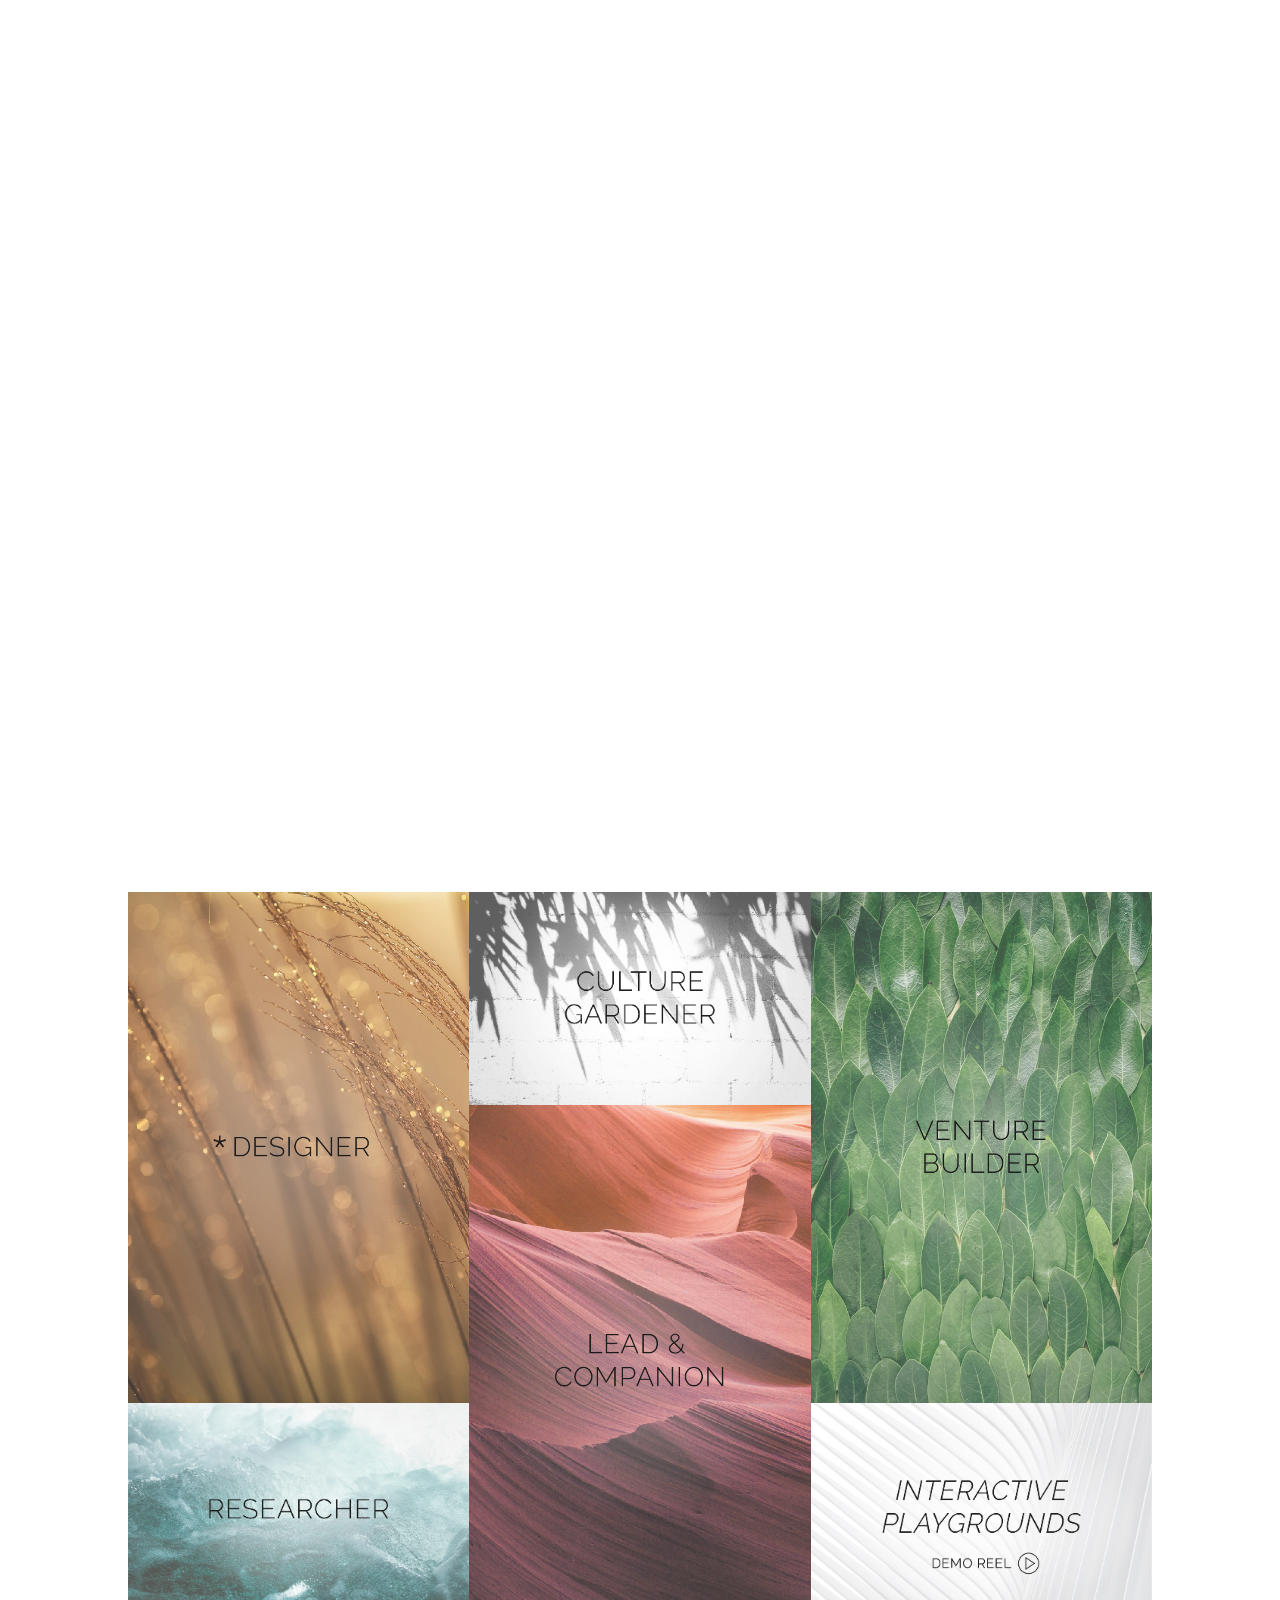
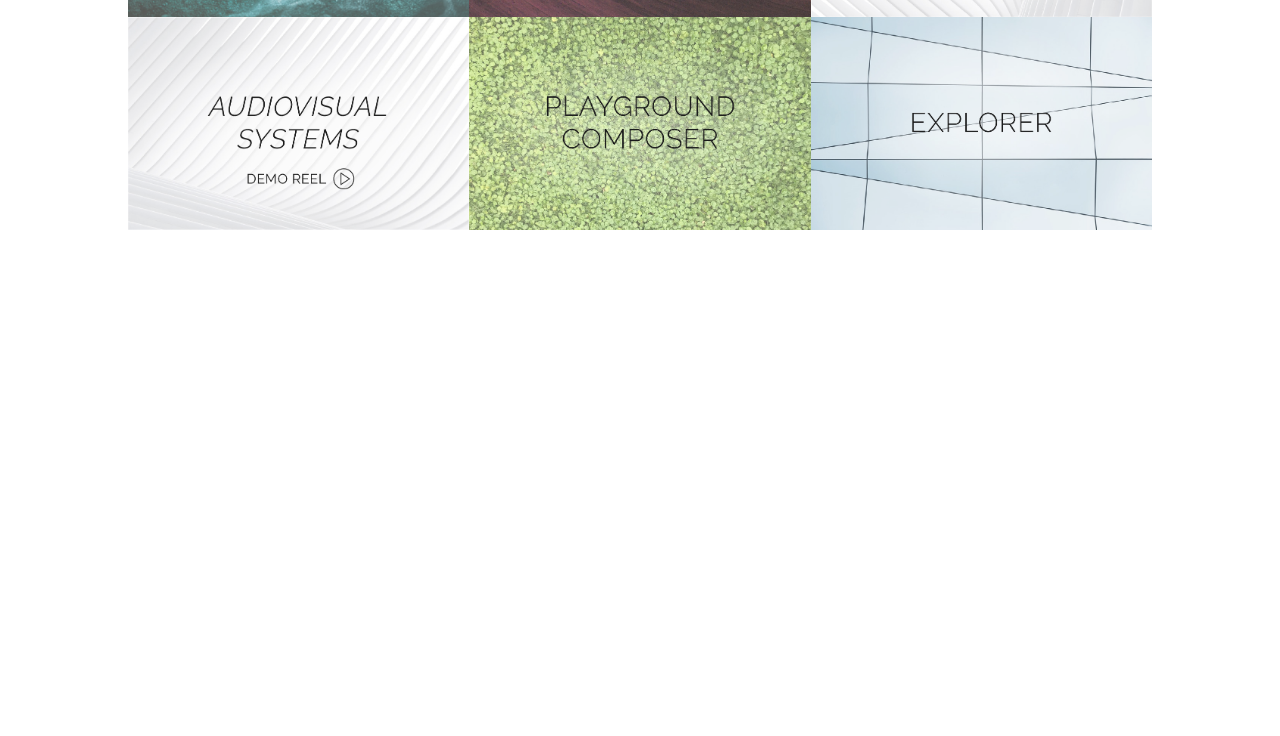
==== commit e5e127a1: "Update index.html" ====
--- a/index.html
+++ b/index.html
@@ -142,7 +142,7 @@
 							</div>
 							<!-- End Heading Image -->
 							
-							<!-- Title -->
+							<!-- Title -->.
 							<h2 class="t-left f-large uppercase">Hello, I am <span class="italic">Marie </span>Experience Curator </br> and Transformer++ passionate about </br><span class="semibold rotate">creative leadership, team cultures, co-creation, human-ai partnership, responsbile innovation, media art, watersports</span></h2>
 							
 							<!-- Separator -->
@@ -150,7 +150,7 @@
 							<!-- End Separator -->
 							
 							<!-- Description -->
-							<h3 class="t-left f-medium normal uppercase">I help explore and shape our futures </br>with AI technology in a responsible and </br>humane manner</h3>
+							<h3 class="t-left f-medium normal uppercase">I help drive a humane and </br>ethically conscious approach to </br>technology and Artificial Intelligence</h3>
 
 							
 						</div>
